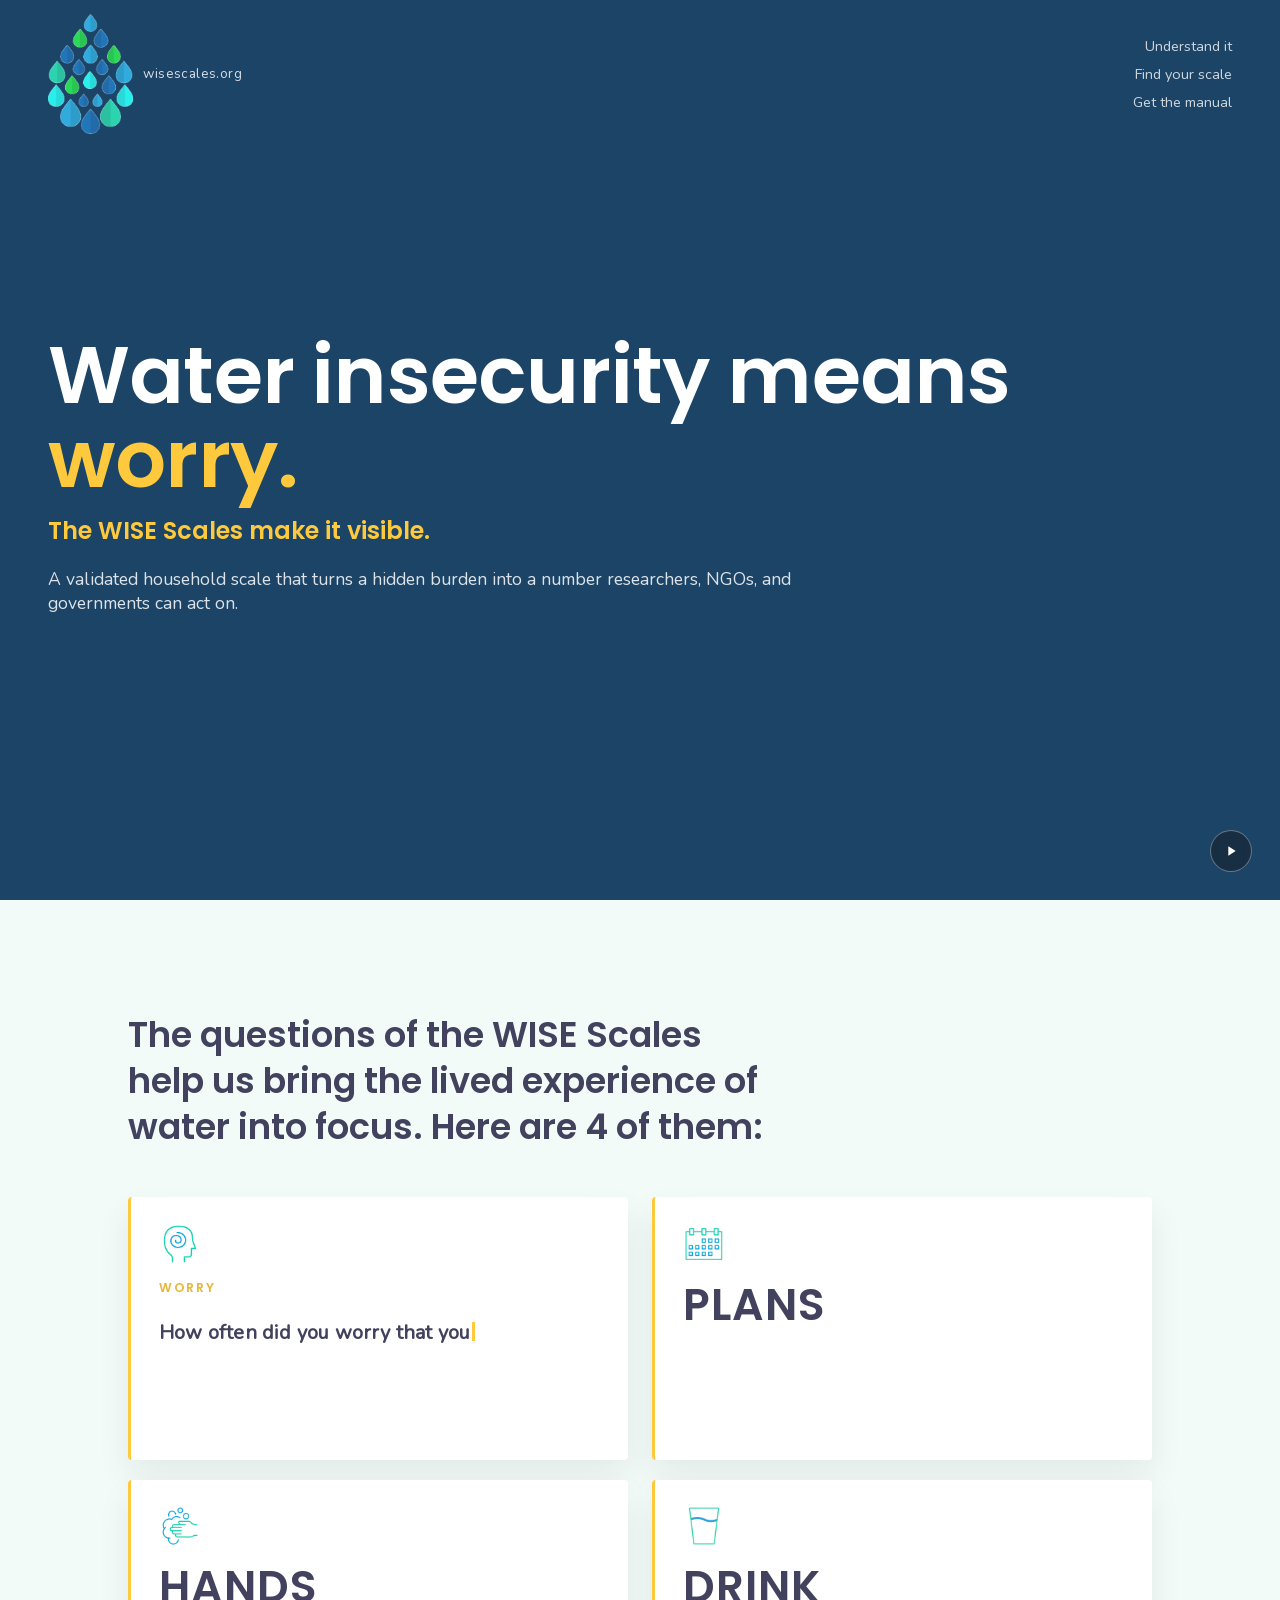
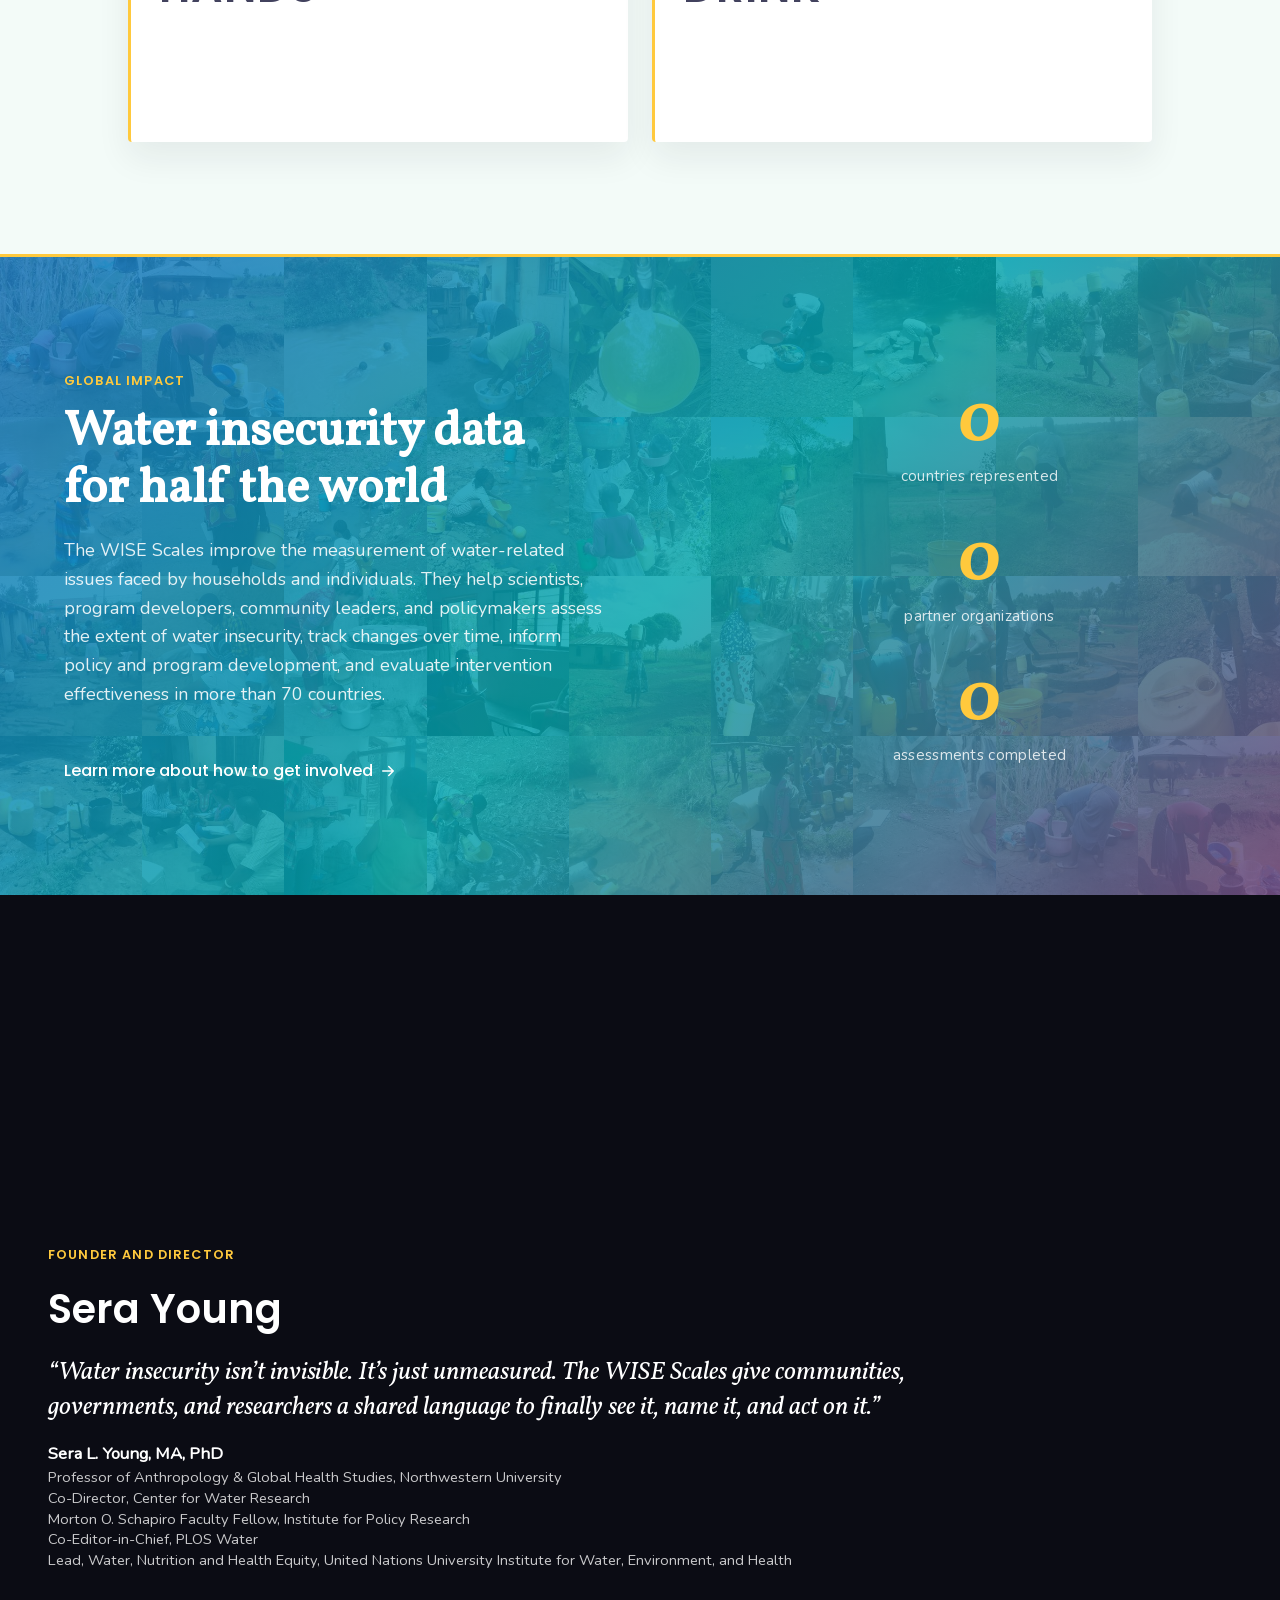
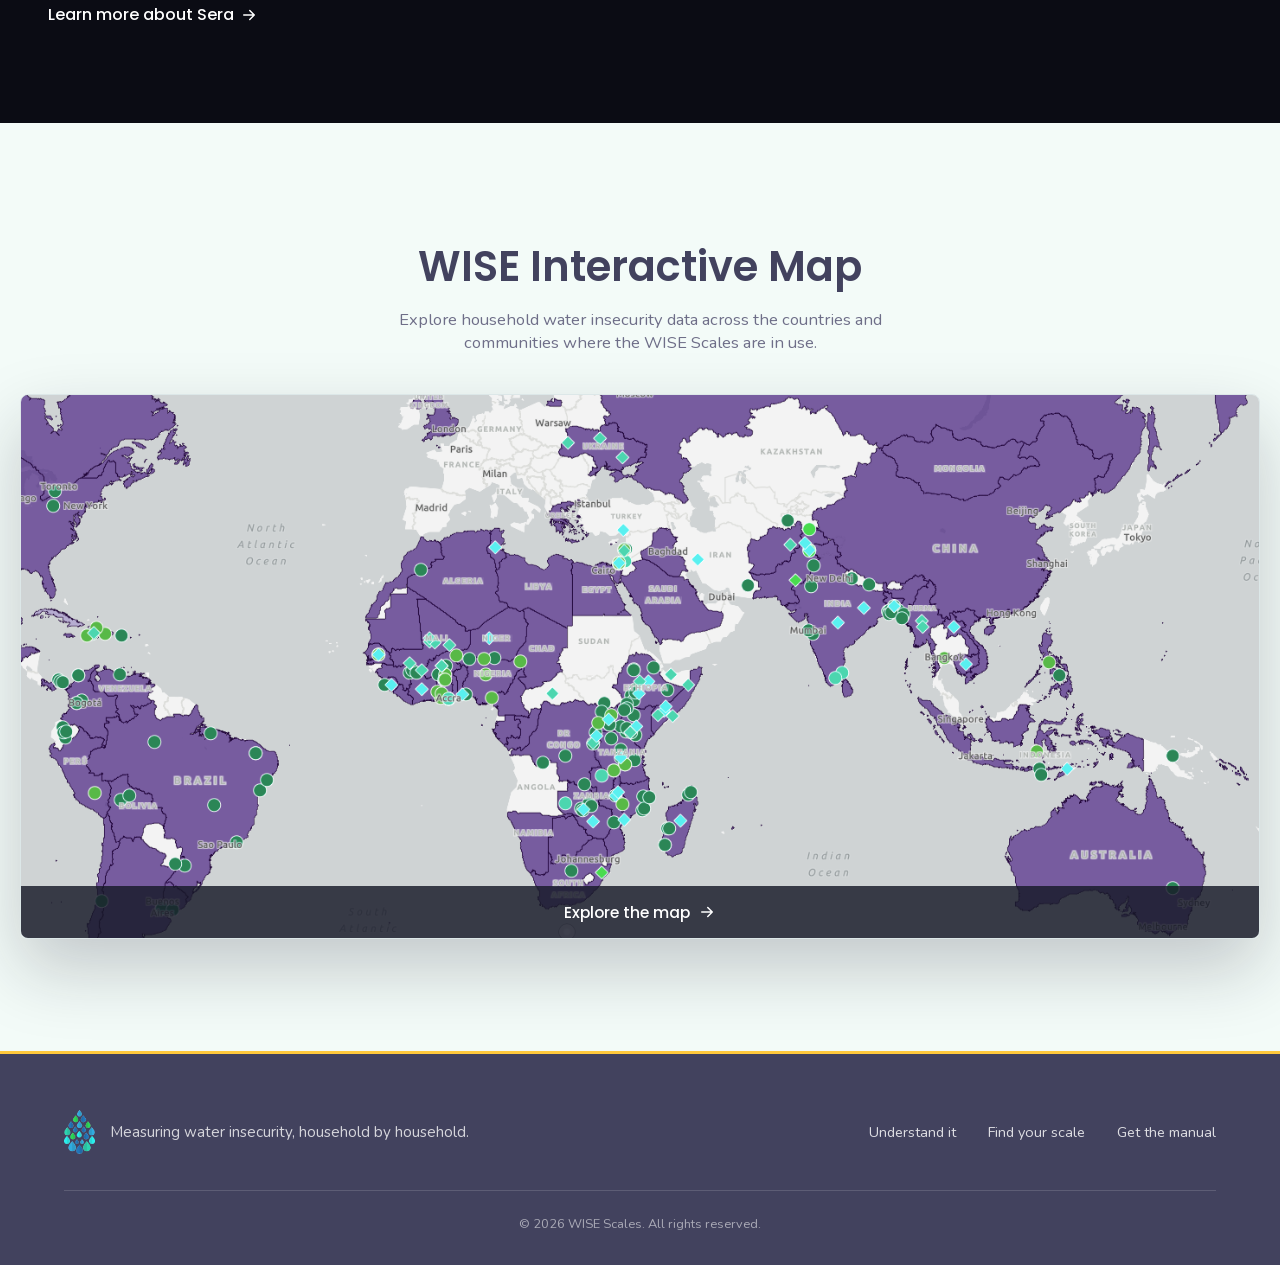
==== index.html @ f54be445 "Initial commit: WISE Scales homepage + Understand It page Rebuilt hero, WISE-4 question grid, founde" ====
<!DOCTYPE html>
<html lang="en">
<head>
<meta charset="utf-8">
<meta name="viewport" content="width=device-width, initial-scale=1">
<title>WISE Scales Website Rebuild</title>
<link rel="icon" type="image/png" href="assets/logo.png">
<link rel="stylesheet" href="styles.css">
</head>
<body>
<div data-concept="a">
  <div class="hero">
    <video class="bg-video" id="bgVideo" autoplay muted loop playsinline aria-hidden="true">
      <source src="assets/hero-v8-ai-test-rough2.mp4" type="video/mp4">
    </video>
    <div class="hero-scrim" aria-hidden="true"></div>
    <button class="video-toggle" id="videoToggle" type="button" aria-pressed="false" aria-label="Pause background video">
      <svg class="icon-pause" width="16" height="16" viewBox="0 0 24 24" fill="currentColor" aria-hidden="true"><rect x="6" y="5" width="4" height="14"></rect><rect x="14" y="5" width="4" height="14"></rect></svg>
      <svg class="icon-play" width="16" height="16" viewBox="0 0 24 24" fill="currentColor" aria-hidden="true"><path d="M8 5v14l11-7z"></path></svg>
    </button>
    <nav class="hero-nav" id="heroNav">
      <div class="brand-block">
        <img class="logo-img" id="siteLogo" src="assets/logo.png" alt="WISE Scales">
        <span class="site-url">wisescales.org</span>
      </div>
      <div class="links">
        <a href="understand-it.html">Understand it</a>
        <a href="#">Find your scale</a>
        <a href="#">Get the manual</a>
      </div>
    </nav>
    <div class="hero-content">
      <h1 class="headline">
        <span class="headline-base">Water insecurity means</span>
        <span class="headline-rotator" id="rotator" aria-live="polite">worry.</span>
      </h1>
      <p class="counterpoint">The WISE Scales make it visible.</p>
      <p class="subline">A validated household scale that turns a hidden burden into a number researchers, NGOs, and governments can act on.</p>
    </div>
  </div>
</div>

<section class="rich-section wise-section" id="wise-section">
  <div class="wise-section-inner">
    <h2 class="wise-heading">The questions of the WISE Scales help us bring the lived experience of water into focus. Here are 4 of them:</h2>
    <div class="wise-grid" id="wiseGrid">
      <div class="wise-box" data-word="WORRY" data-question="How often did you worry that you would not have enough water for all of your needs?">
        <img class="wise-icon" src="assets/icons/worry.png" alt="" aria-hidden="true">
        <p class="wise-word">WORRY</p>
        <p class="wise-question"></p>
      </div>
      <div class="wise-box" data-word="PLANS" data-question="How often did you have to change schedules or plans because of problems with water?">
        <img class="wise-icon" src="assets/icons/plans.png" alt="" aria-hidden="true">
        <p class="wise-word">PLANS</p>
        <p class="wise-question"></p>
      </div>
      <div class="wise-box" data-word="HANDS" data-question="How often were you not able to wash your hands after dirty activities because of problems with water?">
        <img class="wise-icon" src="assets/icons/hands.png" alt="" aria-hidden="true">
        <p class="wise-word">HANDS</p>
        <p class="wise-question"></p>
      </div>
      <div class="wise-box" data-word="DRINK" data-question="How often did you not have as much water to drink as you would have liked?">
        <img class="wise-icon" src="assets/icons/drink.png" alt="" aria-hidden="true">
        <p class="wise-word">DRINK</p>
        <p class="wise-question"></p>
      </div>
    </div>
  </div>
</section>

<section class="rich-section impact-section">
  <div class="impact-photo-grid" aria-hidden="true" id="impactPhotoGrid">
    <img src="assets/photos/photo-01.jpg" alt="" loading="lazy">
    <img src="assets/photos/photo-02.jpg" alt="" loading="lazy">
    <img src="assets/photos/photo-03.jpg" alt="" loading="lazy">
    <img src="assets/photos/photo-04.jpg" alt="" loading="lazy">
    <img src="assets/photos/photo-05.jpg" alt="" loading="lazy">
    <img src="assets/photos/photo-06.jpg" alt="" loading="lazy">
    <img src="assets/photos/photo-07.jpg" alt="" loading="lazy">
    <img src="assets/photos/photo-08.jpg" alt="" loading="lazy">
    <img src="assets/photos/photo-09.jpg" alt="" loading="lazy">
    <img src="assets/photos/photo-10.jpg" alt="" loading="lazy">
    <img src="assets/photos/photo-11.jpg" alt="" loading="lazy">
    <img src="assets/photos/photo-12.jpg" alt="" loading="lazy">
    <img src="assets/photos/photo-13.jpg" alt="" loading="lazy">
    <img src="assets/photos/photo-14.jpg" alt="" loading="lazy">
    <img src="assets/photos/photo-15.jpg" alt="" loading="lazy">
    <img src="assets/photos/photo-16.jpg" alt="" loading="lazy">
    <img src="assets/photos/photo-17.jpg" alt="" loading="lazy">
    <img src="assets/photos/photo-18.jpg" alt="" loading="lazy">
    <img src="assets/photos/photo-19.jpg" alt="" loading="lazy">
    <img src="assets/photos/photo-20.jpg" alt="" loading="lazy">
    <img src="assets/photos/photo-21.jpg" alt="" loading="lazy">
    <img src="assets/photos/photo-22.jpg" alt="" loading="lazy">
    <img src="assets/photos/photo-23.jpg" alt="" loading="lazy">
    <img src="assets/photos/photo-24.jpg" alt="" loading="lazy">
    <img src="assets/photos/photo-25.jpg" alt="" loading="lazy">
    <img src="assets/photos/photo-26.jpg" alt="" loading="lazy">
    <img src="assets/photos/photo-27.jpg" alt="" loading="lazy">
    <img src="assets/photos/photo-28.jpg" alt="" loading="lazy">
    <img src="assets/photos/photo-29.jpg" alt="" loading="lazy">
    <img src="assets/photos/photo-30.jpg" alt="" loading="lazy">
    <img src="assets/photos/photo-31.jpg" alt="" loading="lazy">
    <img src="assets/photos/photo-32.jpg" alt="" loading="lazy">
    <img src="assets/photos/photo-33.jpg" alt="" loading="lazy">
    <img src="assets/photos/photo-34.jpg" alt="" loading="lazy">
    <img src="assets/photos/photo-35.jpg" alt="" loading="lazy">
    <img src="assets/photos/photo-36.jpg" alt="" loading="lazy">
  </div>
  <div class="impact-scrim" aria-hidden="true"></div>
  <div class="impact-grid">
    <div>
      <span class="section-kicker">Global Impact</span>
      <h2 class="impact-headline">Water insecurity data for half the world</h2>
      <p class="impact-body">The WISE Scales improve the measurement of water-related issues faced by households and individuals. They help scientists, program developers, community leaders, and policymakers assess the extent of water insecurity, track changes over time, inform policy and program development, and evaluate intervention effectiveness in more than 70 countries.</p>
      <a class="section-cta" href="#">Learn more about how to get involved
        <svg class="cta-arrow" width="18" height="18" viewBox="0 0 24 24" fill="none" aria-hidden="true"><path d="M5 12h14M13 6l6 6-6 6" stroke="currentColor" stroke-width="2" stroke-linecap="round" stroke-linejoin="round"/></svg>
      </a>
    </div>
    <div class="impact-stats">
      <div class="impact-stat">
        <span class="num" data-count-to="70" data-suffix="+">0</span>
        <span class="label">countries represented</span>
      </div>
      <div class="impact-stat">
        <span class="num" data-count-to="100" data-suffix="+">0</span>
        <span class="label">partner organizations</span>
      </div>
      <div class="impact-stat">
        <span class="num" data-count-to="25000" data-suffix="+">0</span>
        <span class="label">assessments completed</span>
      </div>
    </div>
  </div>
</section>

<section class="rich-section founder-section">
  <img class="founder-photo" src="assets/sera-young.jpg" alt="Sera Young">
  <div class="founder-scrim" aria-hidden="true"></div>
  <div class="founder-veil" aria-hidden="true"></div>
  <div class="founder-content">
    <span class="section-kicker">Founder and Director</span>
    <h2 class="founder-name">Sera Young</h2>
    <p class="founder-quote">&ldquo;Water insecurity isn&rsquo;t invisible. It&rsquo;s just unmeasured. The WISE Scales give communities, governments, and researchers a shared language to finally see it, name it, and act on it.&rdquo;</p>
    <p class="founder-attribution">Sera L. Young, MA, PhD</p>
    <p class="founder-title">Professor of Anthropology &amp; Global Health Studies, Northwestern University<br>Co-Director, Center for Water Research<br>Morton O. Schapiro Faculty Fellow, Institute for Policy Research<br>Co-Editor-in-Chief, PLOS Water<br>Lead, Water, Nutrition and Health Equity, United Nations University Institute for Water, Environment, and Health</p>
    <a class="section-cta" href="#">Learn more about Sera
      <svg class="cta-arrow" width="18" height="18" viewBox="0 0 24 24" fill="none" aria-hidden="true"><path d="M5 12h14M13 6l6 6-6 6" stroke="currentColor" stroke-width="2" stroke-linecap="round" stroke-linejoin="round"/></svg>
    </a>
  </div>
</section>

<section class="rich-section map-section">
  <h2 class="map-heading">WISE Interactive Map</h2>
  <p class="map-sub">Explore household water insecurity data across the countries and communities where the WISE Scales are in use.</p>
  <a class="map-visual" href="https://northwestern.maps.arcgis.com/apps/instant/basic/index.html?appid=3f465415645243ee8466a335c4cde23e&center=-23.881&hiddenLayers=1992f617056-layer-11&level=0" target="_blank" rel="noopener">
    <img src="assets/map-preview.png" alt="Map of WISE Scales implementation sites worldwide" loading="lazy">
    <span class="map-visual-cta">Explore the map
      <svg class="cta-arrow" width="18" height="18" viewBox="0 0 24 24" fill="none" aria-hidden="true"><path d="M5 12h14M13 6l6 6-6 6" stroke="currentColor" stroke-width="2" stroke-linecap="round" stroke-linejoin="round"/></svg>
    </span>
  </a>
</section>

<footer class="rich-section site-footer">
  <div class="footer-inner">
    <div class="footer-brand">
      <img class="footer-logo" src="assets/logo.png" alt="WISE Scales">
      <p class="footer-tagline">Measuring water insecurity, household by household.</p>
    </div>
    <nav class="footer-links" aria-label="Footer">
      <a href="understand-it.html">Understand it</a>
      <a href="#">Find your scale</a>
      <a href="#">Get the manual</a>
    </nav>
  </div>
  <p class="footer-copy">&copy; 2026 WISE Scales. All rights reserved.</p>
</footer>
<script src="script.js"></script>
</body>
</html>
---- styles.css ----
@font-face {
  font-family: 'Poppins';
  font-style: normal;
  font-weight: 500;
  font-display: swap;
  src: url("assets/fonts/poppins-500.woff2") format('woff2');
}
@font-face {
  font-family: 'Poppins';
  font-style: normal;
  font-weight: 600;
  font-display: swap;
  src: url("assets/fonts/poppins-600.woff2") format('woff2');
}
@font-face {
  font-family: 'Vollkorn';
  font-style: normal;
  font-weight: 400;
  font-display: swap;
  src: url("assets/fonts/vollkorn-400.woff2") format('woff2');
}
@font-face {
  font-family: 'Vollkorn';
  font-style: italic;
  font-weight: 400;
  font-display: swap;
  src: url("assets/fonts/vollkorn-400-italic.woff2") format('woff2');
}
@font-face {
  font-family: 'Vollkorn';
  font-style: italic;
  font-weight: 700;
  font-display: swap;
  src: url("assets/fonts/vollkorn-700-italic.woff2") format('woff2');
}
@font-face {
  font-family: 'Nunito';
  font-style: normal;
  font-weight: 400;
  font-display: swap;
  src: url("assets/fonts/nunito-400.woff2") format('woff2');
}

:root {
  --ink: #42425E;
  --muted: #6E6E88;
  --structural-blue: #1D75BD;
  --dark-ground: #17619D;
  --deep-purple: #6F4A7D;
  --purple: #9E6CAE;
  --turquoise: #1BD6B0;
  --deep-teal: #02A5AC;
  --sky: #26ABE0;
  --bright-mint: #00DAAE;
  --warm: #FFC93D;
  --warm-shadow: #E8B738;
  --page-ground: #F3FBF8;
  --turquoise-tint: #D1F7F0;
  --hairline: #DCE7E8;

  --shell-bg: var(--page-ground);
  --shell-bg2: var(--turquoise-tint);
  --shell-ink: var(--ink);
  --shell-ink-dim: var(--muted);
  --shell-line: var(--hairline);
  --shell-accent: var(--structural-blue);
  color-scheme: light dark;
}
@media (prefers-color-scheme: dark) {
  :root {
    --shell-bg: #22223A;
    --shell-bg2: #2C2C46;
    --shell-ink: #F0F6F4;
    --shell-ink-dim: #ACACC6;
    --shell-line: rgba(240,246,244,0.14);
    --shell-accent: #5DB1E8;
  }
}
:root[data-theme="dark"] {
  --shell-bg: #22223A;
  --shell-bg2: #2C2C46;
  --shell-ink: #F0F6F4;
  --shell-ink-dim: #ACACC6;
  --shell-line: rgba(240,246,244,0.14);
  --shell-accent: #5DB1E8;
}
:root[data-theme="light"] {
  --shell-bg: var(--page-ground);
  --shell-bg2: var(--turquoise-tint);
  --shell-ink: var(--ink);
  --shell-ink-dim: var(--muted);
  --shell-line: var(--hairline);
  --shell-accent: var(--structural-blue);
}

* { box-sizing: border-box; }
html, body {
  margin: 0;
  padding: 0;
  background: var(--shell-bg);
  color: var(--shell-ink);
  font-family: 'Nunito', -apple-system, "Segoe UI", Roboto, sans-serif;
}
button { font-family: inherit; }
::selection { background: var(--warm); color: #fff; }
a:focus-visible, button:focus-visible {
  outline: 3px solid var(--warm);
  outline-offset: 3px;
  border-radius: 2px;
}

.shell { min-height: 100vh; display: flex; flex-direction: column; }

/* ================= shared hero mechanics ================= */
.hero {
  position: relative;
  min-height: 100vh;
  min-height: 100svh;
  overflow: hidden;
  display: flex;
  flex-direction: column;
}
.hero-nav {
  position: fixed;
  top: 0; left: 0; right: 0;
  z-index: 50;
  display: flex;
  align-items: center;
  justify-content: space-between;
  padding: 0.85rem clamp(1.25rem, 4vw, 3rem);
  transition: padding 0.3s ease, background 0.3s ease, backdrop-filter 0.3s ease;
}
.hero-nav.is-scrolled {
  padding: 0.45rem clamp(1.25rem, 4vw, 3rem);
  background: rgba(23, 25, 40, 0.72);
  backdrop-filter: blur(10px);
  border-bottom: 2px solid var(--warm);
}
.hero-nav .brand-block {
  display: flex;
  align-items: center;
  gap: 0.65rem;
}
.hero-nav .logo-img {
  display: block;
  height: clamp(76px, 11vw, 120px);
  width: auto;
  transition: height 0.3s ease;
}
.hero-nav.is-scrolled .logo-img {
  height: clamp(32px, 4vw, 44px);
}
.hero-nav .site-url {
  font-family: 'Nunito', sans-serif;
  font-size: 0.85rem;
  letter-spacing: 0.03em;
  white-space: nowrap;
  transition: opacity 0.3s ease;
}
.hero-nav.is-scrolled .site-url {
  opacity: 0;
  pointer-events: none;
}
.hero-nav .mark { font-family: 'Poppins', sans-serif; font-weight: 600; letter-spacing: 0.01em; }
.hero-nav .links {
  display: flex;
  flex-direction: column;
  align-items: flex-end;
  gap: 0.5rem;
  transition: gap 0.3s ease;
}
.hero-nav.is-scrolled .links {
  flex-direction: row;
  align-items: center;
  gap: clamp(0.9rem, 2vw, 2rem);
}
.hero-nav .links a { font-family: 'Nunito', sans-serif; text-decoration: none; font-size: 0.9rem; }
.hero-content {
  position: relative;
  z-index: 5;
  margin-top: auto;
  padding: 0 clamp(1.25rem, 4vw, 3rem) clamp(2.5rem, 6vw, 4.5rem);
  max-width: 46rem;
}
.headline {
  font-family: 'Poppins', sans-serif;
  margin: 0;
  text-wrap: balance;
}
.counterpoint {
  font-family: 'Poppins', sans-serif;
  font-weight: 600;
  font-size: clamp(1.1rem, 2vw, 1.5rem);
  margin: 0.75rem 0 0;
}
.subline { font-family: 'Nunito', sans-serif; max-width: 34rem; text-wrap: pretty; }
.video-toggle {
  position: absolute;
  z-index: 6;
  bottom: clamp(1rem, 3vw, 1.75rem);
  right: clamp(1rem, 3vw, 1.75rem);
  width: 42px;
  height: 42px;
  border-radius: 50%;
  border: 1px solid rgba(255,255,255,0.35);
  background: rgba(20,20,26,0.45);
  color: #fff;
  display: flex;
  align-items: center;
  justify-content: center;
  cursor: pointer;
  backdrop-filter: blur(4px);
  transition: background 0.2s ease;
  padding: 0;
}
.video-toggle:hover { background: rgba(20,20,26,0.65); }
.video-toggle .icon-play { display: none; }
.video-toggle.is-paused .icon-pause { display: none; }
.video-toggle.is-paused .icon-play { display: block; }
@media (prefers-reduced-motion: reduce) {
  * { animation-duration: 0.001ms !important; animation-iteration-count: 1 !important; transition-duration: 0.001ms !important; }
}

/* ================= Concept A: Undercurrent ================= */
[data-concept="a"] .hero {
  background: var(--dark-ground);
  color: #fff;
  justify-content: flex-start;
}
[data-concept="a"] .bg-video {
  position: absolute; inset: 0; z-index: 1;
  width: 100%; height: 100%;
  object-fit: cover;
}
[data-concept="a"] .hero-scrim {
  position: absolute; inset: 0; z-index: 2;
  background: rgba(34, 34, 38, 0.46);
  pointer-events: none;
}
[data-concept="a"] .hero-nav .mark { color: #fff; font-size: 1.05rem; }
[data-concept="a"] .hero-nav .site-url { color: rgba(255,255,255,0.82); }
[data-concept="a"] .hero-nav .links a { color: rgba(255,255,255,0.78); }
[data-concept="a"] .hero-nav .links a:hover { color: var(--warm); }
[data-concept="a"] .hero-content {
  margin-top: clamp(300px, 26vw, 360px);
  padding: 0 clamp(1.25rem, 4vw, 3rem);
  text-align: left;
  max-width: none;
  width: 100%;
}
[data-concept="a"] .headline {
  font-weight: 600;
  font-size: clamp(2.2rem, 6.4vw, 5rem);
  line-height: 1.05;
  letter-spacing: -0.01em;
  color: #fff;
}
[data-concept="a"] .headline-base { display: block; }
[data-concept="a"] .headline-rotator {
  display: block;
  color: var(--warm);
  opacity: 1;
  transform: translateY(0);
  transition: opacity 0.4s ease, transform 0.4s ease;
}
[data-concept="a"] .headline-rotator.leaving { opacity: 0; transform: translateY(14px); }
[data-concept="a"] .headline-rotator.entering { opacity: 0; transform: translateY(-14px); transition: none; }
[data-concept="a"] .counterpoint { color: var(--warm); }
[data-concept="a"] .subline { color: rgba(255,255,255,0.85); font-size: clamp(0.95rem, 1.4vw, 1.1rem); margin: 1.2rem 0 0; max-width: min(52rem, 88%); }

@keyframes blink { 50% { opacity: 0; } }

/* ================= Post-hero content sections ================= */
.rich-section {
  position: relative;
  padding: clamp(4rem, 10vw, 7rem) clamp(1.25rem, 4vw, 3rem);
  opacity: 0;
  transform: translateY(24px);
  transition: opacity 0.7s ease, transform 0.7s ease;
}
.rich-section.is-visible { opacity: 1; transform: translateY(0); }
.section-kicker {
  display: inline-block;
  font-family: 'Poppins', sans-serif;
  font-weight: 600;
  text-transform: uppercase;
  letter-spacing: 0.09em;
  font-size: clamp(0.75rem, 1vw, 0.85rem);
  margin-bottom: 0.9rem;
}
.section-cta {
  display: inline-flex;
  align-items: center;
  gap: 0.4rem;
  font-family: 'Poppins', sans-serif;
  font-weight: 500;
  text-decoration: none;
  margin-top: clamp(1.5rem, 3vw, 2rem);
  transition: opacity 0.15s ease;
}
.section-cta:hover { opacity: 0.8; }
.cta-arrow { display: inline-block; transition: transform 0.15s ease; }
.section-cta:hover .cta-arrow { transform: translateX(3px); }

/* ---- Understand It (full-bleed explainer panels) ---- */
.explainer-panel {
  position: relative;
  min-height: 100vh;
  min-height: 100svh;
  display: flex;
  align-items: center;
  overflow: hidden;
  color: #fff;
  padding: 0;
}
.explainer-slideshow {
  position: absolute; inset: 0;
  z-index: 0;
}
.explainer-slideshow img {
  position: absolute; inset: 0;
  width: 100%; height: 100%;
  object-fit: cover;
  opacity: 0;
  transition: opacity 1.6s ease;
}
.explainer-slideshow img.is-active { opacity: 1; }
.explainer-scrim {
  position: absolute; inset: 0;
  z-index: 1;
  background: linear-gradient(100deg, rgba(15,16,26,0.9) 0%, rgba(15,16,26,0.74) 42%, rgba(15,16,26,0.32) 75%, rgba(15,16,26,0.15) 100%);
}
.explainer-content {
  position: relative;
  z-index: 2;
  padding: clamp(2rem, 6vw, 4rem) clamp(1.25rem, 5vw, 4.5rem);
  max-width: 44rem;
}
.explainer-panel .section-kicker {
  font-size: clamp(1.6rem, 3.8vw, 2.5rem);
  letter-spacing: 0.01em;
  margin-bottom: 0.7rem;
}
.explainer-heading {
  font-family: 'Poppins', sans-serif;
  font-weight: 600;
  font-size: clamp(2rem, 4.6vw, 3.3rem);
  line-height: 1.15;
  margin: 0 0 1.1rem;
  color: #fff;
  text-wrap: balance;
}
.explainer-body {
  font-family: 'Nunito', sans-serif;
  font-size: clamp(1.05rem, 1.6vw, 1.25rem);
  line-height: 1.6;
  color: rgba(255,255,255,0.88);
  margin: 0 0 1rem;
  max-width: 38rem;
}
.flip-cards {
  display: flex;
  flex-wrap: wrap;
  gap: 1rem;
  margin-top: 1.5rem;
}
.flip-card {
  width: clamp(8.5rem, 20vw, 10.5rem);
  height: clamp(7rem, 15vw, 8.5rem);
  perspective: 1200px;
  cursor: pointer;
}
.flip-card-inner {
  position: relative;
  width: 100%;
  height: 100%;
  transition: transform 0.6s cubic-bezier(0.4, 0.2, 0.2, 1);
  transform-style: preserve-3d;
}
.flip-card:hover .flip-card-inner,
.flip-card.is-flipped .flip-card-inner {
  transform: rotateY(180deg);
}
.flip-card-front, .flip-card-back {
  position: absolute; inset: 0;
  backface-visibility: hidden;
  border-radius: 0.4rem;
  border-left: 3px solid var(--warm);
  background: rgba(255,255,255,0.1);
  backdrop-filter: blur(6px);
  display: flex;
  align-items: center;
  justify-content: center;
  padding: 0.85rem;
  text-align: center;
}
.flip-card-front span {
  font-family: 'Poppins', sans-serif;
  font-weight: 700;
  font-size: 1.15rem;
  color: #fff;
}
.flip-card-back {
  transform: rotateY(180deg);
  background: rgba(23,25,40,0.82);
}
.flip-card-back span {
  font-family: 'Nunito', sans-serif;
  font-weight: 600;
  font-size: 0.85rem;
  line-height: 1.4;
  color: #fff;
}
@media (prefers-reduced-motion: reduce) {
  .flip-card-inner { transition: none; }
}

/* ---- WISE-4 questions ---- */
.wise-section {
  background: var(--page-ground);
  color: var(--ink);
}
.wise-section-inner {
  max-width: 64rem;
  margin: 0 auto;
}
.wise-heading {
  font-family: 'Poppins', sans-serif;
  font-weight: 600;
  font-size: clamp(1.5rem, 3.2vw, 2.2rem);
  line-height: 1.3;
  max-width: 85%;
  margin: 0 0 clamp(2rem, 5vw, 3rem);
  color: var(--ink);
  text-wrap: balance;
}
.wise-grid {
  display: grid;
  grid-template-columns: repeat(2, 1fr);
  gap: 1.25rem 1.5rem;
}
@media (max-width: 640px) {
  .wise-grid { grid-template-columns: 1fr; }
}
.wise-box {
  padding: 1.6rem 1.75rem 1.85rem;
  background: #fff;
  border-left: 3px solid var(--warm);
  border-radius: 0.25rem;
  box-shadow: 0 16px 34px rgba(23,25,40,0.07);
  display: flex;
  flex-direction: column;
  gap: 1rem;
}
.wise-icon {
  width: 42px;
  height: 42px;
}
.wise-word {
  font-family: 'Poppins', sans-serif;
  font-weight: 700;
  color: var(--ink);
  margin: 0;
  letter-spacing: 0.02em;
  font-size: clamp(2.1rem, 4vw, 2.75rem);
  line-height: 1.1;
  transition: font-size 0.45s ease, letter-spacing 0.45s ease, color 0.35s ease, margin 0.45s ease;
}
.wise-word.is-header {
  font-size: 0.78rem;
  letter-spacing: 0.14em;
  color: var(--warm-shadow);
}
.wise-question {
  font-family: 'Nunito', sans-serif;
  font-weight: 600;
  font-size: clamp(1.05rem, 1.7vw, 1.25rem);
  line-height: 1.4;
  color: var(--ink);
  min-height: 4.8rem;
  margin: 0.5rem 0 0;
  letter-spacing: 0.01em;
}
.wise-question .cursor {
  display: inline-block; width: 3px; height: 0.95em; margin-left: 2px;
  background: var(--warm); vertical-align: -0.1em;
  animation: blink 0.9s steps(1) infinite;
}

/* ---- Global Impact ---- */
.impact-section {
  background: var(--ink);
  color: #fff;
  border-top: 3px solid var(--warm);
}
.impact-photo-grid {
  position: absolute; inset: 0; z-index: 0;
  overflow: hidden;
  display: grid;
  grid-template-columns: repeat(9, 1fr);
  grid-auto-rows: 1fr;
}
.impact-photo-grid img {
  width: 100%; height: 100%;
  object-fit: cover;
  display: block;
  filter: saturate(0.92) contrast(1.03);
}
.impact-scrim {
  position: absolute; inset: 0; z-index: 1;
  background: linear-gradient(135deg, rgba(29,117,189,0.87) 0%, rgba(2,165,172,0.83) 52%, rgba(111,74,125,0.89) 100%);
}
.impact-grid {
  position: relative;
  z-index: 2;
  display: grid;
  grid-template-columns: minmax(0, 1.3fr) minmax(0, 1fr);
  gap: clamp(2rem, 5vw, 4rem);
  align-items: center;
  max-width: 72rem;
  margin: 0 auto;
}
@media (max-width: 780px) {
  .impact-grid { grid-template-columns: 1fr; }
}
.impact-section .section-kicker { color: var(--warm); }
.impact-headline {
  font-family: 'Vollkorn', serif;
  font-weight: 700;
  font-size: clamp(1.9rem, 4.4vw, 3.1rem);
  line-height: 1.15;
  margin: 0 0 1.1rem;
  text-wrap: balance;
}
.impact-body {
  font-family: 'Nunito', sans-serif;
  font-size: clamp(1rem, 1.4vw, 1.15rem);
  line-height: 1.6;
  color: rgba(255,255,255,0.88);
  max-width: 34rem;
}
.impact-section .section-cta { color: #fff; }
.impact-stats {
  display: flex;
  flex-direction: column;
  gap: clamp(1.5rem, 3.5vw, 2.5rem);
}
.impact-stat { text-align: center; }
.impact-stat .num {
  display: block;
  font-family: 'Vollkorn', serif;
  font-style: italic;
  font-weight: 700;
  font-size: clamp(3rem, 6.5vw, 4.5rem);
  line-height: 1;
  color: var(--warm);
}
.impact-stat .label {
  display: block;
  font-family: 'Nunito', sans-serif;
  font-size: clamp(0.9rem, 1.2vw, 1.05rem);
  color: rgba(255,255,255,0.82);
  margin-top: 0.4rem;
  letter-spacing: 0.02em;
}

/* ---- WISE Interactive Map ---- */
.map-section {
  background: var(--page-ground);
  color: var(--ink);
  text-align: center;
  padding-left: clamp(0.75rem, 2vw, 1.25rem);
  padding-right: clamp(0.75rem, 2vw, 1.25rem);
}
.map-section .section-kicker { color: var(--purple); }
.map-heading {
  font-family: 'Poppins', sans-serif;
  font-weight: 600;
  font-size: clamp(1.8rem, 4vw, 2.6rem);
  margin: 0 0 0.6rem;
  color: var(--ink);
}
.map-sub {
  font-family: 'Nunito', sans-serif;
  color: var(--muted);
  max-width: 34rem;
  margin: 0 auto 2.5rem;
  font-size: clamp(0.95rem, 1.3vw, 1.1rem);
}
.map-visual {
  position: relative;
  display: block;
  max-width: 100%;
  margin: 0 auto;
  aspect-ratio: 1431 / 629;
  border-radius: 0.5rem;
  overflow: hidden;
  border: 1px solid var(--hairline);
  box-shadow: 0 30px 70px rgba(23,25,40,0.22);
  text-decoration: none;
}
.map-visual img {
  position: absolute; inset: 0;
  width: 100%; height: 100%;
  object-fit: cover;
  display: block;
  transition: transform 0.4s ease;
}
.map-visual:hover img { transform: scale(1.03); }
.map-visual-cta {
  position: absolute;
  left: 0; right: 0; bottom: 0;
  display: flex;
  align-items: center;
  justify-content: center;
  gap: 0.5rem;
  padding: 0.9rem 1.25rem;
  background: rgba(23,25,40,0.82);
  color: #fff;
  font-family: 'Poppins', sans-serif;
  font-weight: 500;
  font-size: clamp(0.85rem, 1.3vw, 0.98rem);
  text-align: center;
}
.map-visual-cta .cta-arrow { transition: transform 0.15s ease; }
.map-visual:hover .map-visual-cta .cta-arrow { transform: translateX(3px); }

/* ---- Founder ---- */
.founder-section {
  position: relative;
  color: #fff;
  min-height: 92vh;
  display: flex;
  align-items: flex-end;
  padding: clamp(3rem, 8vw, 6rem) clamp(1.25rem, 4vw, 3rem);
  overflow: hidden;
}
.founder-photo {
  position: absolute; inset: 0;
  width: 100%; height: 100%;
  object-fit: cover;
  object-position: center 22%;
  z-index: 0;
}
.founder-scrim {
  position: absolute; inset: 0;
  z-index: 1;
  background: linear-gradient(180deg, rgba(15,16,26,0) 0%, rgba(15,16,26,0) 42%, rgba(15,16,26,0.55) 62%, rgba(15,16,26,0.93) 100%);
}
.founder-veil {
  position: absolute; inset: 0;
  z-index: 1;
  background: #0b0c14;
  opacity: 1;
  transition: opacity 1.6s ease 0.9s;
  pointer-events: none;
}
.founder-section.is-visible .founder-veil { opacity: 0; }
@media (prefers-reduced-motion: reduce) {
  .founder-veil { display: none; }
}
.founder-section .section-kicker { color: var(--warm); position: relative; z-index: 2; }
.founder-name {
  font-family: 'Poppins', sans-serif;
  font-weight: 700;
  font-size: clamp(1.6rem, 2vw + 2vh, 2.5rem);
  margin: 0 0 1rem;
  color: #fff;
  position: relative; z-index: 2;
}
.founder-content {
  position: relative;
  z-index: 2;
  max-width: min(60rem, 92%);
}
.founder-quote {
  font-family: 'Vollkorn', serif;
  font-style: italic;
  font-weight: 400;
  font-size: clamp(1.1rem, 1.1vw + 1.3vh, 1.9rem);
  line-height: 1.35;
  margin: 0 0 1.1rem;
  color: #fff;
}
.founder-attribution {
  font-family: 'Nunito', sans-serif;
  font-weight: 700;
  font-size: 1.05rem;
  color: #fff;
  margin: 0 0 0.15rem;
}
.founder-title {
  font-family: 'Nunito', sans-serif;
  font-weight: 400;
  font-size: 0.92rem;
  color: rgba(255,255,255,0.78);
  margin: 0;
  line-height: 1.4;
}
.founder-section .section-cta { color: #fff; }

/* ---- Footer ---- */
.site-footer {
  background: var(--ink);
  color: rgba(255,255,255,0.85);
  border-top: 3px solid var(--warm);
  padding: clamp(2.5rem, 6vw, 3.5rem) clamp(1.25rem, 4vw, 3rem) clamp(1.5rem, 4vw, 2rem);
}
.footer-inner {
  display: flex;
  flex-wrap: wrap;
  align-items: center;
  justify-content: space-between;
  gap: 1.5rem;
  max-width: 72rem;
  margin: 0 auto;
  padding-bottom: clamp(1.5rem, 4vw, 2.25rem);
  border-bottom: 1px solid rgba(255,255,255,0.14);
}
.footer-brand {
  display: flex;
  align-items: center;
  gap: 0.9rem;
}
.footer-logo {
  display: block;
  height: 44px;
  width: auto;
}
.footer-tagline {
  font-family: 'Nunito', sans-serif;
  font-size: 0.95rem;
  color: rgba(255,255,255,0.78);
  margin: 0;
}
.footer-links {
  display: flex;
  flex-wrap: wrap;
  gap: clamp(1rem, 3vw, 2rem);
}
.footer-links a {
  font-family: 'Nunito', sans-serif;
  font-size: 0.9rem;
  color: rgba(255,255,255,0.82);
  text-decoration: none;
  transition: color 0.15s ease;
}
.footer-links a:hover { color: var(--warm); }
.footer-copy {
  font-family: 'Nunito', sans-serif;
  font-size: 0.8rem;
  color: rgba(255,255,255,0.55);
  max-width: 72rem;
  margin: clamp(1.25rem, 3vw, 1.5rem) auto 0;
  text-align: center;
}

/* ---- Secondary pages (e.g. Understand It) ---- */
.page-nav {
  display: flex;
  align-items: center;
  justify-content: space-between;
  gap: 1rem;
  padding: 0.85rem clamp(1.25rem, 4vw, 3rem);
  background: var(--dark-ground);
}
.page-nav .brand-block {
  display: flex;
  align-items: center;
  gap: 0.65rem;
  text-decoration: none;
}
.page-nav .logo-img {
  display: block;
  height: 44px;
  width: auto;
}
.page-nav .site-url {
  font-family: 'Nunito', sans-serif;
  font-size: 0.85rem;
  letter-spacing: 0.03em;
  color: rgba(255,255,255,0.82);
  white-space: nowrap;
}
.page-nav .links {
  display: flex;
  align-items: center;
  flex-wrap: wrap;
  gap: clamp(0.75rem, 2vw, 2rem);
}
.page-nav .links a {
  font-family: 'Nunito', sans-serif;
  font-size: 0.9rem;
  text-decoration: none;
  color: rgba(255,255,255,0.78);
}
.page-nav .links a:hover,
.page-nav .links a.is-current { color: var(--warm); }
.page-header {
  background: var(--page-ground);
  color: var(--ink);
  padding: clamp(3rem, 8vw, 5rem) clamp(1.25rem, 4vw, 3rem) clamp(2rem, 5vw, 3rem);
}
.page-header .section-kicker { color: var(--purple); }
.page-title {
  font-family: 'Poppins', sans-serif;
  font-weight: 600;
  font-size: clamp(1.8rem, 4vw, 2.8rem);
  line-height: 1.2;
  max-width: 42rem;
  margin: 0 0 1rem;
  color: var(--ink);
}
.page-lede {
  font-family: 'Nunito', sans-serif;
  font-size: clamp(1rem, 1.4vw, 1.15rem);
  line-height: 1.6;
  color: var(--muted);
  max-width: 38rem;
  margin: 0;
}
.page-placeholder {
  background: var(--page-ground);
  color: var(--muted);
  font-family: 'Nunito', sans-serif;
  padding: 0 clamp(1.25rem, 4vw, 3rem) clamp(5rem, 12vw, 8rem);
  min-height: 30vh;
  border-bottom: 1px dashed var(--hairline);
}
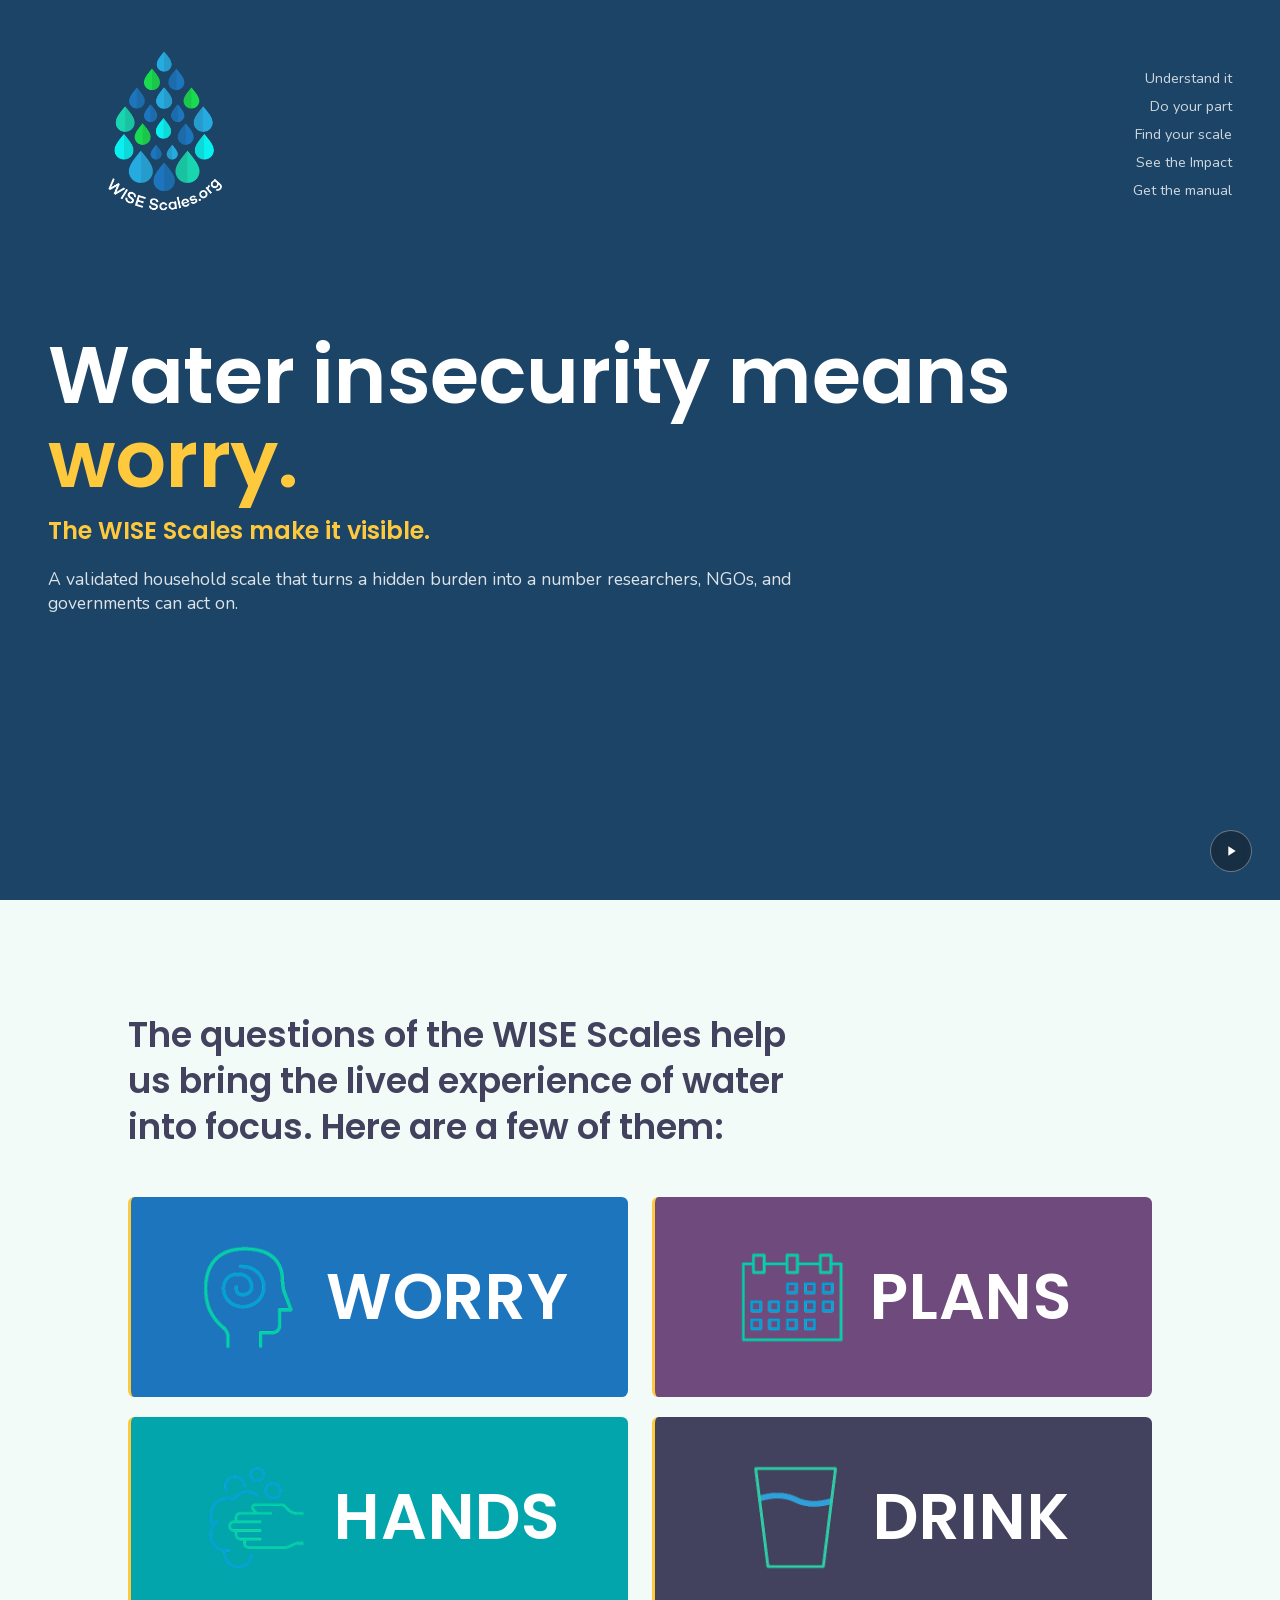
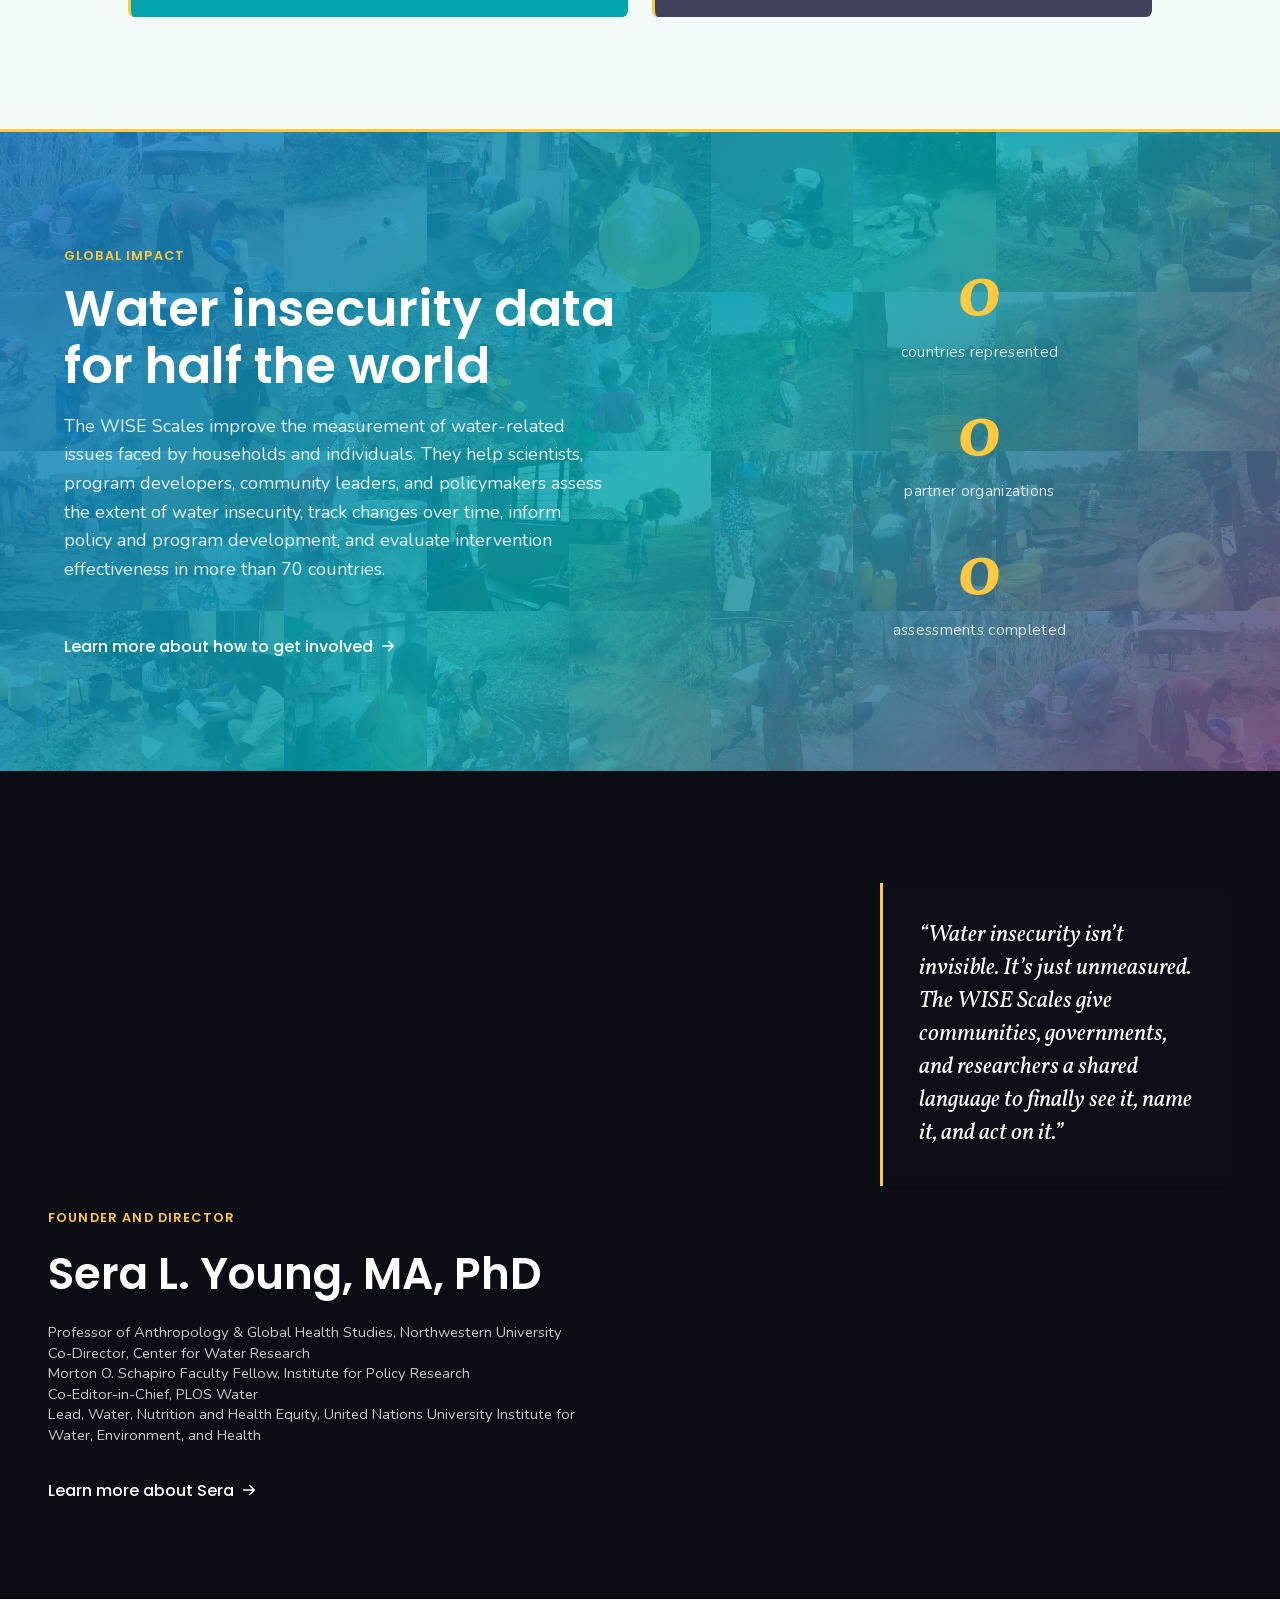
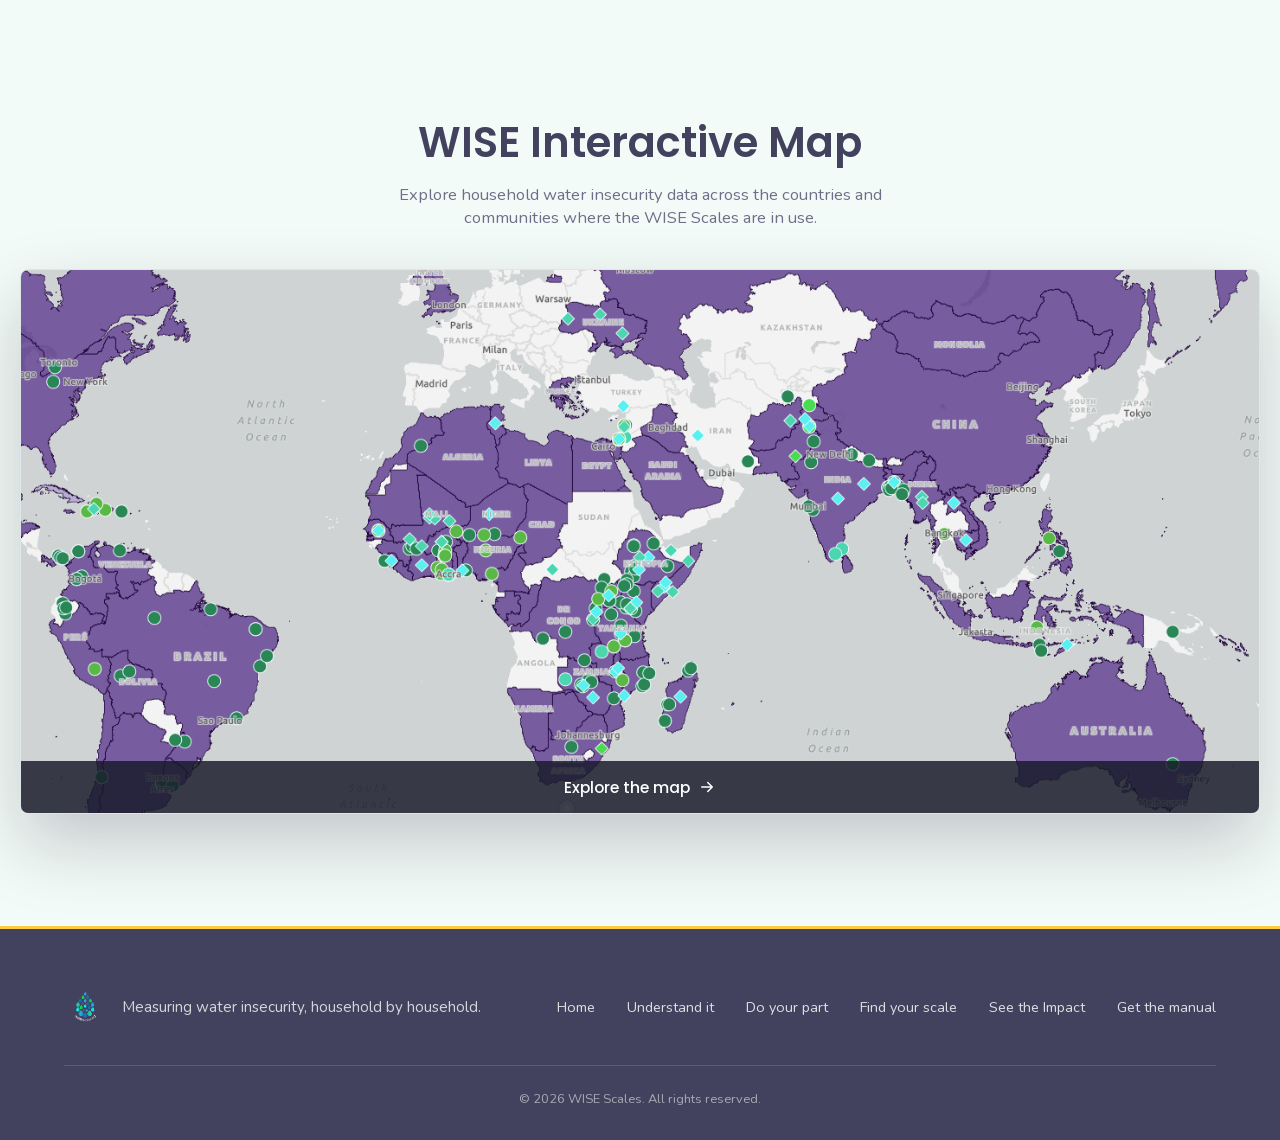
==== commit 9373c22a: "Add Do your part, Find your scale, See the Impact, Get the manual pages Wires up full site nav acros" ====
--- a/index.html
+++ b/index.html
@@ -11,7 +11,7 @@
 <div data-concept="a">
   <div class="hero">
     <video class="bg-video" id="bgVideo" autoplay muted loop playsinline aria-hidden="true">
-      <source src="assets/hero-v8-ai-test-rough2.mp4" type="video/mp4">
+      <source src="assets/hero-v9-jerrycan-swap.mp4" type="video/mp4">
     </video>
     <div class="hero-scrim" aria-hidden="true"></div>
     <button class="video-toggle" id="videoToggle" type="button" aria-pressed="false" aria-label="Pause background video">
@@ -20,13 +20,14 @@
     </button>
     <nav class="hero-nav" id="heroNav">
       <div class="brand-block">
-        <img class="logo-img" id="siteLogo" src="assets/logo.png" alt="WISE Scales">
-        <span class="site-url">wisescales.org</span>
+        <img class="logo-img" id="siteLogo" src="assets/logo-color-whitetext.png" alt="WISE Scales">
       </div>
       <div class="links">
         <a href="understand-it.html">Understand it</a>
-        <a href="#">Find your scale</a>
-        <a href="#">Get the manual</a>
+        <a href="do-your-part.html">Do your part</a>
+        <a href="find-your-scale.html">Find your scale</a>
+        <a href="see-the-impact.html">See the Impact</a>
+        <a href="get-the-manual.html">Get the manual</a>
       </div>
     </nav>
     <div class="hero-content">
@@ -42,27 +43,51 @@
 
 <section class="rich-section wise-section" id="wise-section">
   <div class="wise-section-inner">
-    <h2 class="wise-heading">The questions of the WISE Scales help us bring the lived experience of water into focus. Here are 4 of them:</h2>
+    <h2 class="wise-heading">The questions of the WISE Scales help us bring the lived experience of water into focus. Here are a few of them:</h2>
     <div class="wise-grid" id="wiseGrid">
-      <div class="wise-box" data-word="WORRY" data-question="How often did you worry that you would not have enough water for all of your needs?">
-        <img class="wise-icon" src="assets/icons/worry.png" alt="" aria-hidden="true">
-        <p class="wise-word">WORRY</p>
-        <p class="wise-question"></p>
-      </div>
-      <div class="wise-box" data-word="PLANS" data-question="How often did you have to change schedules or plans because of problems with water?">
-        <img class="wise-icon" src="assets/icons/plans.png" alt="" aria-hidden="true">
-        <p class="wise-word">PLANS</p>
-        <p class="wise-question"></p>
-      </div>
-      <div class="wise-box" data-word="HANDS" data-question="How often were you not able to wash your hands after dirty activities because of problems with water?">
-        <img class="wise-icon" src="assets/icons/hands.png" alt="" aria-hidden="true">
-        <p class="wise-word">HANDS</p>
-        <p class="wise-question"></p>
-      </div>
-      <div class="wise-box" data-word="DRINK" data-question="How often did you not have as much water to drink as you would have liked?">
-        <img class="wise-icon" src="assets/icons/drink.png" alt="" aria-hidden="true">
-        <p class="wise-word">DRINK</p>
-        <p class="wise-question"></p>
+      <div class="flip-card wise-flip-card" data-tone="blue">
+        <div class="flip-card-inner">
+          <div class="flip-card-front wise-flip-front">
+            <img class="wise-flip-icon" src="assets/icons/worry.png" alt="">
+            <p class="wise-flip-word">WORRY</p>
+          </div>
+          <div class="flip-card-back wise-flip-back">
+            <p class="wise-flip-question">How often did you worry that you would not have enough water for all of your needs?</p>
+          </div>
+        </div>
+      </div>
+      <div class="flip-card wise-flip-card" data-tone="purple">
+        <div class="flip-card-inner">
+          <div class="flip-card-front wise-flip-front">
+            <img class="wise-flip-icon" src="assets/icons/plans.png" alt="">
+            <p class="wise-flip-word">PLANS</p>
+          </div>
+          <div class="flip-card-back wise-flip-back">
+            <p class="wise-flip-question">How often did you have to change schedules or plans because of problems with water?</p>
+          </div>
+        </div>
+      </div>
+      <div class="flip-card wise-flip-card" data-tone="teal">
+        <div class="flip-card-inner">
+          <div class="flip-card-front wise-flip-front">
+            <img class="wise-flip-icon" src="assets/icons/hands.png" alt="">
+            <p class="wise-flip-word">HANDS</p>
+          </div>
+          <div class="flip-card-back wise-flip-back">
+            <p class="wise-flip-question">How often were you not able to wash your hands after dirty activities because of problems with water?</p>
+          </div>
+        </div>
+      </div>
+      <div class="flip-card wise-flip-card" data-tone="ink">
+        <div class="flip-card-inner">
+          <div class="flip-card-front wise-flip-front">
+            <img class="wise-flip-icon" src="assets/icons/drink.png" alt="">
+            <p class="wise-flip-word">DRINK</p>
+          </div>
+          <div class="flip-card-back wise-flip-back">
+            <p class="wise-flip-question">How often did you not have as much water to drink as you would have liked?</p>
+          </div>
+        </div>
       </div>
     </div>
   </div>
@@ -113,7 +138,7 @@
       <span class="section-kicker">Global Impact</span>
       <h2 class="impact-headline">Water insecurity data for half the world</h2>
       <p class="impact-body">The WISE Scales improve the measurement of water-related issues faced by households and individuals. They help scientists, program developers, community leaders, and policymakers assess the extent of water insecurity, track changes over time, inform policy and program development, and evaluate intervention effectiveness in more than 70 countries.</p>
-      <a class="section-cta" href="#">Learn more about how to get involved
+      <a class="section-cta" href="see-the-impact.html">Learn more about how to get involved
         <svg class="cta-arrow" width="18" height="18" viewBox="0 0 24 24" fill="none" aria-hidden="true"><path d="M5 12h14M13 6l6 6-6 6" stroke="currentColor" stroke-width="2" stroke-linecap="round" stroke-linejoin="round"/></svg>
       </a>
     </div>
@@ -138,11 +163,12 @@
   <img class="founder-photo" src="assets/sera-young.jpg" alt="Sera Young">
   <div class="founder-scrim" aria-hidden="true"></div>
   <div class="founder-veil" aria-hidden="true"></div>
-  <div class="founder-content">
+  <div class="founder-quote-box">
+    <p class="founder-quote">&ldquo;Water insecurity isn&rsquo;t invisible. It&rsquo;s just unmeasured. The WISE Scales give communities, governments, and researchers a shared language to finally see it, name it, and act on it.&rdquo;</p>
+  </div>
+  <div class="founder-bio">
     <span class="section-kicker">Founder and Director</span>
-    <h2 class="founder-name">Sera Young</h2>
-    <p class="founder-quote">&ldquo;Water insecurity isn&rsquo;t invisible. It&rsquo;s just unmeasured. The WISE Scales give communities, governments, and researchers a shared language to finally see it, name it, and act on it.&rdquo;</p>
-    <p class="founder-attribution">Sera L. Young, MA, PhD</p>
+    <h2 class="founder-attribution">Sera L. Young, MA, PhD</h2>
     <p class="founder-title">Professor of Anthropology &amp; Global Health Studies, Northwestern University<br>Co-Director, Center for Water Research<br>Morton O. Schapiro Faculty Fellow, Institute for Policy Research<br>Co-Editor-in-Chief, PLOS Water<br>Lead, Water, Nutrition and Health Equity, United Nations University Institute for Water, Environment, and Health</p>
     <a class="section-cta" href="#">Learn more about Sera
       <svg class="cta-arrow" width="18" height="18" viewBox="0 0 24 24" fill="none" aria-hidden="true"><path d="M5 12h14M13 6l6 6-6 6" stroke="currentColor" stroke-width="2" stroke-linecap="round" stroke-linejoin="round"/></svg>
@@ -164,13 +190,16 @@
 <footer class="rich-section site-footer">
   <div class="footer-inner">
     <div class="footer-brand">
-      <img class="footer-logo" src="assets/logo.png" alt="WISE Scales">
+      <img class="footer-logo" src="assets/logo-color-whitetext.png" alt="WISE Scales">
       <p class="footer-tagline">Measuring water insecurity, household by household.</p>
     </div>
     <nav class="footer-links" aria-label="Footer">
+      <a href="index.html">Home</a>
       <a href="understand-it.html">Understand it</a>
-      <a href="#">Find your scale</a>
-      <a href="#">Get the manual</a>
+      <a href="do-your-part.html">Do your part</a>
+      <a href="find-your-scale.html">Find your scale</a>
+      <a href="see-the-impact.html">See the Impact</a>
+      <a href="get-the-manual.html">Get the manual</a>
     </nav>
   </div>
   <p class="footer-copy">&copy; 2026 WISE Scales. All rights reserved.</p>
--- a/styles.css
+++ b/styles.css
@@ -143,23 +143,12 @@
 }
 .hero-nav .logo-img {
   display: block;
-  height: clamp(76px, 11vw, 120px);
+  height: clamp(152px, 22vw, 240px);
   width: auto;
   transition: height 0.3s ease;
 }
 .hero-nav.is-scrolled .logo-img {
-  height: clamp(32px, 4vw, 44px);
-}
-.hero-nav .site-url {
-  font-family: 'Nunito', sans-serif;
-  font-size: 0.85rem;
-  letter-spacing: 0.03em;
-  white-space: nowrap;
-  transition: opacity 0.3s ease;
-}
-.hero-nav.is-scrolled .site-url {
-  opacity: 0;
-  pointer-events: none;
+  height: clamp(64px, 8vw, 88px);
 }
 .hero-nav .mark { font-family: 'Poppins', sans-serif; font-weight: 600; letter-spacing: 0.01em; }
 .hero-nav .links {
@@ -238,7 +227,6 @@
   pointer-events: none;
 }
 [data-concept="a"] .hero-nav .mark { color: #fff; font-size: 1.05rem; }
-[data-concept="a"] .hero-nav .site-url { color: rgba(255,255,255,0.82); }
 [data-concept="a"] .hero-nav .links a { color: rgba(255,255,255,0.78); }
 [data-concept="a"] .hero-nav .links a:hover { color: var(--warm); }
 [data-concept="a"] .hero-content {
@@ -268,8 +256,6 @@
 [data-concept="a"] .counterpoint { color: var(--warm); }
 [data-concept="a"] .subline { color: rgba(255,255,255,0.85); font-size: clamp(0.95rem, 1.4vw, 1.1rem); margin: 1.2rem 0 0; max-width: min(52rem, 88%); }
 
-@keyframes blink { 50% { opacity: 0; } }
-
 /* ================= Post-hero content sections ================= */
 .rich-section {
   position: relative;
@@ -442,49 +428,43 @@
 @media (max-width: 640px) {
   .wise-grid { grid-template-columns: 1fr; }
 }
-.wise-box {
-  padding: 1.6rem 1.75rem 1.85rem;
+.wise-flip-card { width: 100%; height: clamp(9rem, 16vw, 12.5rem); }
+.wise-flip-front {
+  flex-direction: row;
+  gap: 1.25rem;
+  backdrop-filter: none;
+  overflow: hidden;
+}
+.wise-flip-card[data-tone="blue"] .flip-card-front { background: var(--structural-blue); }
+.wise-flip-card[data-tone="purple"] .flip-card-front { background: var(--deep-purple); }
+.wise-flip-card[data-tone="teal"] .flip-card-front { background: var(--deep-teal); }
+.wise-flip-card[data-tone="ink"] .flip-card-front { background: var(--ink); }
+.wise-flip-icon {
+  height: clamp(4.5rem, 9vw, 10rem);
+  width: auto;
+  flex-shrink: 0;
+}
+.wise-flip-word {
+  font-family: 'Poppins', sans-serif;
+  font-weight: 700;
+  font-size: clamp(2.5rem, 5vw, 4rem);
+  line-height: 1;
+  letter-spacing: 0.01em;
+  color: #fff;
+  margin: 0;
+  white-space: nowrap;
+}
+.wise-flip-back {
+  padding: 1.25rem;
   background: #fff;
-  border-left: 3px solid var(--warm);
-  border-radius: 0.25rem;
-  box-shadow: 0 16px 34px rgba(23,25,40,0.07);
-  display: flex;
-  flex-direction: column;
-  gap: 1rem;
-}
-.wise-icon {
-  width: 42px;
-  height: 42px;
-}
-.wise-word {
-  font-family: 'Poppins', sans-serif;
+}
+.wise-flip-question {
+  font-family: 'Nunito', sans-serif;
   font-weight: 700;
+  font-size: clamp(1.4rem, 3.2vw, 2.1rem);
+  line-height: 1.25;
   color: var(--ink);
   margin: 0;
-  letter-spacing: 0.02em;
-  font-size: clamp(2.1rem, 4vw, 2.75rem);
-  line-height: 1.1;
-  transition: font-size 0.45s ease, letter-spacing 0.45s ease, color 0.35s ease, margin 0.45s ease;
-}
-.wise-word.is-header {
-  font-size: 0.78rem;
-  letter-spacing: 0.14em;
-  color: var(--warm-shadow);
-}
-.wise-question {
-  font-family: 'Nunito', sans-serif;
-  font-weight: 600;
-  font-size: clamp(1.05rem, 1.7vw, 1.25rem);
-  line-height: 1.4;
-  color: var(--ink);
-  min-height: 4.8rem;
-  margin: 0.5rem 0 0;
-  letter-spacing: 0.01em;
-}
-.wise-question .cursor {
-  display: inline-block; width: 3px; height: 0.95em; margin-left: 2px;
-  background: var(--warm); vertical-align: -0.1em;
-  animation: blink 0.9s steps(1) infinite;
 }
 
 /* ---- Global Impact ---- */
@@ -525,8 +505,8 @@
 }
 .impact-section .section-kicker { color: var(--warm); }
 .impact-headline {
-  font-family: 'Vollkorn', serif;
-  font-weight: 700;
+  font-family: 'Poppins', sans-serif;
+  font-weight: 600;
   font-size: clamp(1.9rem, 4.4vw, 3.1rem);
   line-height: 1.15;
   margin: 0 0 1.1rem;
@@ -631,8 +611,9 @@
   color: #fff;
   min-height: 92vh;
   display: flex;
-  align-items: flex-end;
-  padding: clamp(3rem, 8vw, 6rem) clamp(1.25rem, 4vw, 3rem);
+  flex-direction: column;
+  justify-content: space-between;
+  padding: clamp(4rem, 9vw, 7rem) clamp(1.25rem, 4vw, 3rem) clamp(3rem, 8vw, 6rem);
   overflow: hidden;
 }
 .founder-photo {
@@ -660,34 +641,37 @@
   .founder-veil { display: none; }
 }
 .founder-section .section-kicker { color: var(--warm); position: relative; z-index: 2; }
-.founder-name {
-  font-family: 'Poppins', sans-serif;
-  font-weight: 700;
-  font-size: clamp(1.6rem, 2vw + 2vh, 2.5rem);
-  margin: 0 0 1rem;
-  color: #fff;
-  position: relative; z-index: 2;
-}
-.founder-content {
+.founder-quote-box {
   position: relative;
   z-index: 2;
-  max-width: min(60rem, 92%);
+  align-self: flex-end;
+  max-width: min(22rem, 88%);
+  background: rgba(15,16,26,0.72);
+  backdrop-filter: blur(6px);
+  border-left: 3px solid var(--warm);
+  padding: clamp(1.5rem, 3vw, 2.25rem);
+}
+.founder-bio {
+  position: relative;
+  z-index: 2;
+  align-self: flex-start;
+  max-width: min(34rem, 92%);
 }
 .founder-quote {
   font-family: 'Vollkorn', serif;
   font-style: italic;
   font-weight: 400;
-  font-size: clamp(1.1rem, 1.1vw + 1.3vh, 1.9rem);
-  line-height: 1.35;
-  margin: 0 0 1.1rem;
+  font-size: clamp(1.15rem, 1vw + 1.2vh, 1.6rem);
+  line-height: 1.4;
+  margin: 0;
   color: #fff;
 }
 .founder-attribution {
-  font-family: 'Nunito', sans-serif;
+  font-family: 'Poppins', sans-serif;
   font-weight: 700;
-  font-size: 1.05rem;
-  color: #fff;
-  margin: 0 0 0.15rem;
+  font-size: clamp(1.8rem, 2vw + 2vh, 2.75rem);
+  color: #fff;
+  margin: 0 0 1rem;
 }
 .founder-title {
   font-family: 'Nunito', sans-serif;
@@ -775,13 +759,6 @@
   height: 44px;
   width: auto;
 }
-.page-nav .site-url {
-  font-family: 'Nunito', sans-serif;
-  font-size: 0.85rem;
-  letter-spacing: 0.03em;
-  color: rgba(255,255,255,0.82);
-  white-space: nowrap;
-}
 .page-nav .links {
   display: flex;
   align-items: center;
@@ -827,3 +804,155 @@
   min-height: 30vh;
   border-bottom: 1px dashed var(--hairline);
 }
+
+/* ================= New pages, thin content pass (2026-08-28) ================= */
+/* Colored hero band, one per new page, for visual variety against .page-nav/.site-footer */
+.page-hero {
+  color: #fff;
+  padding: clamp(3.5rem, 9vw, 6rem) clamp(1.25rem, 4vw, 3rem) clamp(2.5rem, 6vw, 4rem);
+}
+.page-hero-inner { max-width: 46rem; margin: 0 auto; text-align: left; }
+.page-hero h1 {
+  font-family: 'Poppins', sans-serif;
+  font-weight: 600;
+  font-size: clamp(2.2rem, 5.5vw, 3.4rem);
+  line-height: 1.1;
+  margin: 0 0 0.85rem;
+  text-wrap: balance;
+}
+.page-hero p {
+  font-family: 'Nunito', sans-serif;
+  font-size: clamp(1rem, 1.6vw, 1.2rem);
+  color: rgba(255,255,255,0.88);
+  max-width: 38rem;
+  margin: 0;
+}
+.page-hero[data-tone="dark-ground"] { background: var(--dark-ground); }
+.page-hero[data-tone="purple"] { background: var(--deep-purple); }
+.page-hero[data-tone="blue"] { background: var(--structural-blue); }
+.page-hero[data-tone="ink"] { background: var(--ink); }
+.page-hero[data-tone="teal"] { background: var(--deep-teal); }
+
+.page-section {
+  padding: clamp(3rem, 8vw, 5rem) clamp(1.25rem, 4vw, 3rem);
+}
+.page-section-inner { max-width: 68rem; margin: 0 auto; }
+.page-section h2 {
+  font-family: 'Poppins', sans-serif;
+  font-weight: 600;
+  font-size: clamp(1.5rem, 3vw, 2.1rem);
+  margin: 0 0 1rem;
+}
+.page-section > .page-section-inner > p.lede {
+  font-family: 'Nunito', sans-serif;
+  font-size: clamp(1rem, 1.5vw, 1.15rem);
+  line-height: 1.6;
+  max-width: 42rem;
+  margin: 0 0 1.5rem;
+}
+.page-section[data-tone="light"] { background: var(--page-ground); color: var(--ink); }
+.page-section[data-tone="tint"] { background: var(--turquoise-tint); color: var(--ink); }
+.page-section[data-tone="dark"] { background: var(--ink); color: #fff; }
+.page-section[data-tone="dark"] p.lede { color: rgba(255,255,255,0.85); }
+
+.card-grid {
+  display: grid;
+  grid-template-columns: repeat(auto-fit, minmax(15rem, 1fr));
+  gap: 1.25rem;
+}
+.info-card {
+  padding: 1.5rem 1.6rem;
+  border-radius: 0.4rem;
+  background: #fff;
+  border-top: 3px solid var(--structural-blue);
+}
+.info-card h3 {
+  font-family: 'Poppins', sans-serif;
+  font-weight: 600;
+  font-size: 1.1rem;
+  margin: 0 0 0.5rem;
+  color: var(--ink);
+}
+.info-card p {
+  font-family: 'Nunito', sans-serif;
+  font-size: 0.95rem;
+  line-height: 1.5;
+  color: var(--muted);
+  margin: 0;
+}
+.info-card--purple { border-top-color: var(--purple); }
+.info-card--turquoise { border-top-color: var(--turquoise); }
+.info-card--warm { border-top-color: var(--warm); }
+[data-tone="dark"] .info-card { background: rgba(255,255,255,0.06); }
+[data-tone="dark"] .info-card h3 { color: #fff; }
+[data-tone="dark"] .info-card p { color: rgba(255,255,255,0.72); }
+
+.stat-row { display: flex; flex-wrap: wrap; gap: clamp(2rem, 5vw, 3.5rem); margin: 2rem 0; }
+.stat-row .num {
+  display: block;
+  font-family: 'Vollkorn', serif;
+  font-style: italic;
+  font-weight: 700;
+  font-size: clamp(2.4rem, 5vw, 3.5rem);
+  color: var(--warm);
+}
+.page-section[data-tone="light"] .stat-row .num,
+.page-section[data-tone="tint"] .stat-row .num { color: var(--structural-blue); }
+.stat-row .label {
+  display: block;
+  font-family: 'Nunito', sans-serif;
+  font-size: 0.92rem;
+  margin-top: 0.3rem;
+  opacity: 0.85;
+}
+
+.logo-ticker {
+  margin-top: 2.5rem;
+  display: flex;
+  overflow: hidden;
+  -webkit-mask-image: linear-gradient(90deg, transparent, #000 8%, #000 92%, transparent);
+  mask-image: linear-gradient(90deg, transparent, #000 8%, #000 92%, transparent);
+}
+.logo-ticker-track {
+  display: flex;
+  align-items: center;
+  flex-shrink: 0;
+  gap: clamp(1.5rem, 3vw, 2.5rem);
+  padding-right: clamp(1.5rem, 3vw, 2.5rem);
+  width: max-content;
+  animation: logo-ticker-scroll 34s linear infinite;
+}
+.logo-ticker-item {
+  height: 150px;
+  width: 220px;
+  display: flex;
+  align-items: center;
+  justify-content: center;
+  flex-shrink: 0;
+}
+.logo-ticker-item img {
+  max-height: 100%;
+  max-width: 100%;
+  width: auto;
+  height: auto;
+}
+@keyframes logo-ticker-scroll {
+  from { transform: translateX(0); }
+  to { transform: translateX(-100%); }
+}
+@media (prefers-reduced-motion: reduce) {
+  .logo-ticker-track { animation: none; }
+  .logo-ticker-track[aria-hidden="true"] { display: none; }
+}
+
+.media-callout {
+  margin-top: 2.5rem;
+  padding: 1.5rem 1.75rem;
+  border-left: 3px solid var(--warm);
+  background: rgba(255,201,61,0.08);
+}
+.media-callout .section-kicker { color: var(--warm); display: block; margin-bottom: 0.4rem; }
+.media-callout p { font-family: 'Nunito', sans-serif; font-size: 0.95rem; line-height: 1.5; margin: 0 0 0.4rem; }
+.media-callout a { color: var(--structural-blue); }
+[data-tone="dark"] .media-callout p { color: rgba(255,255,255,0.85); }
+[data-tone="dark"] .media-callout a { color: var(--warm); }
